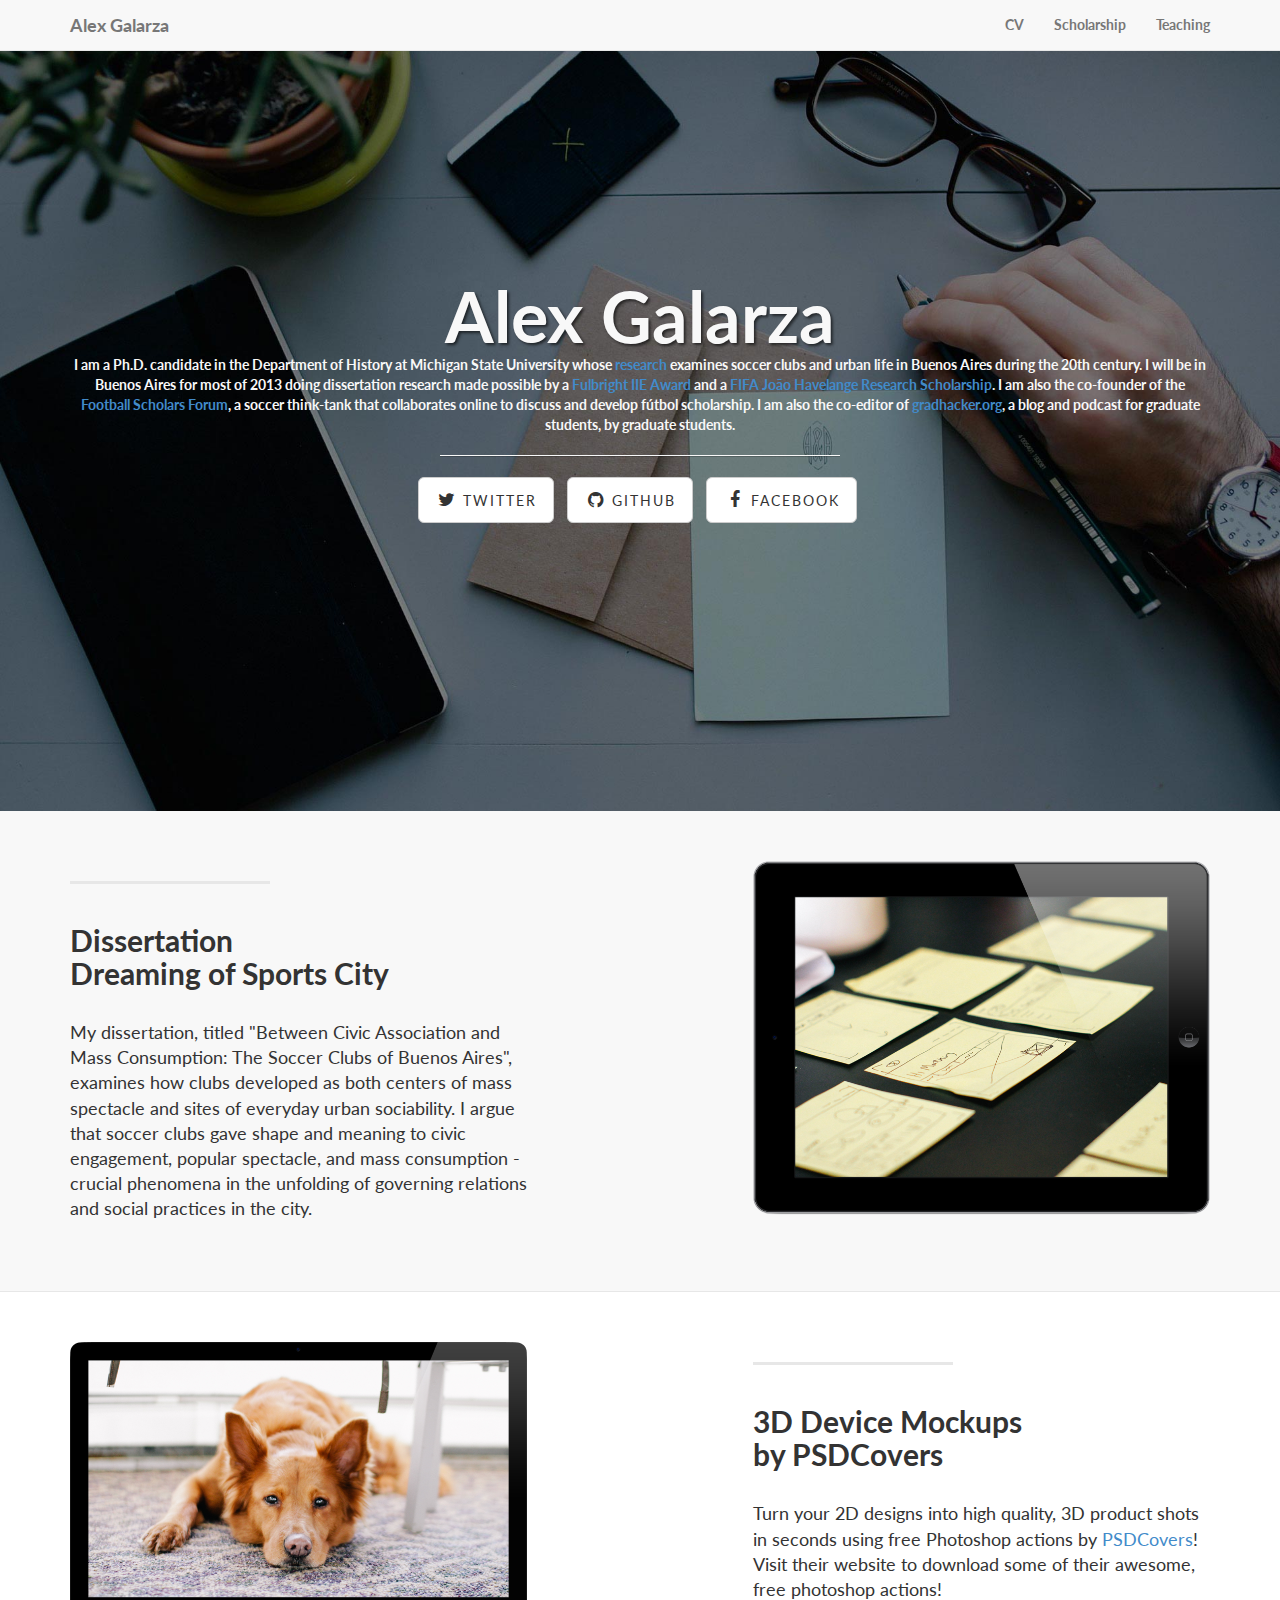
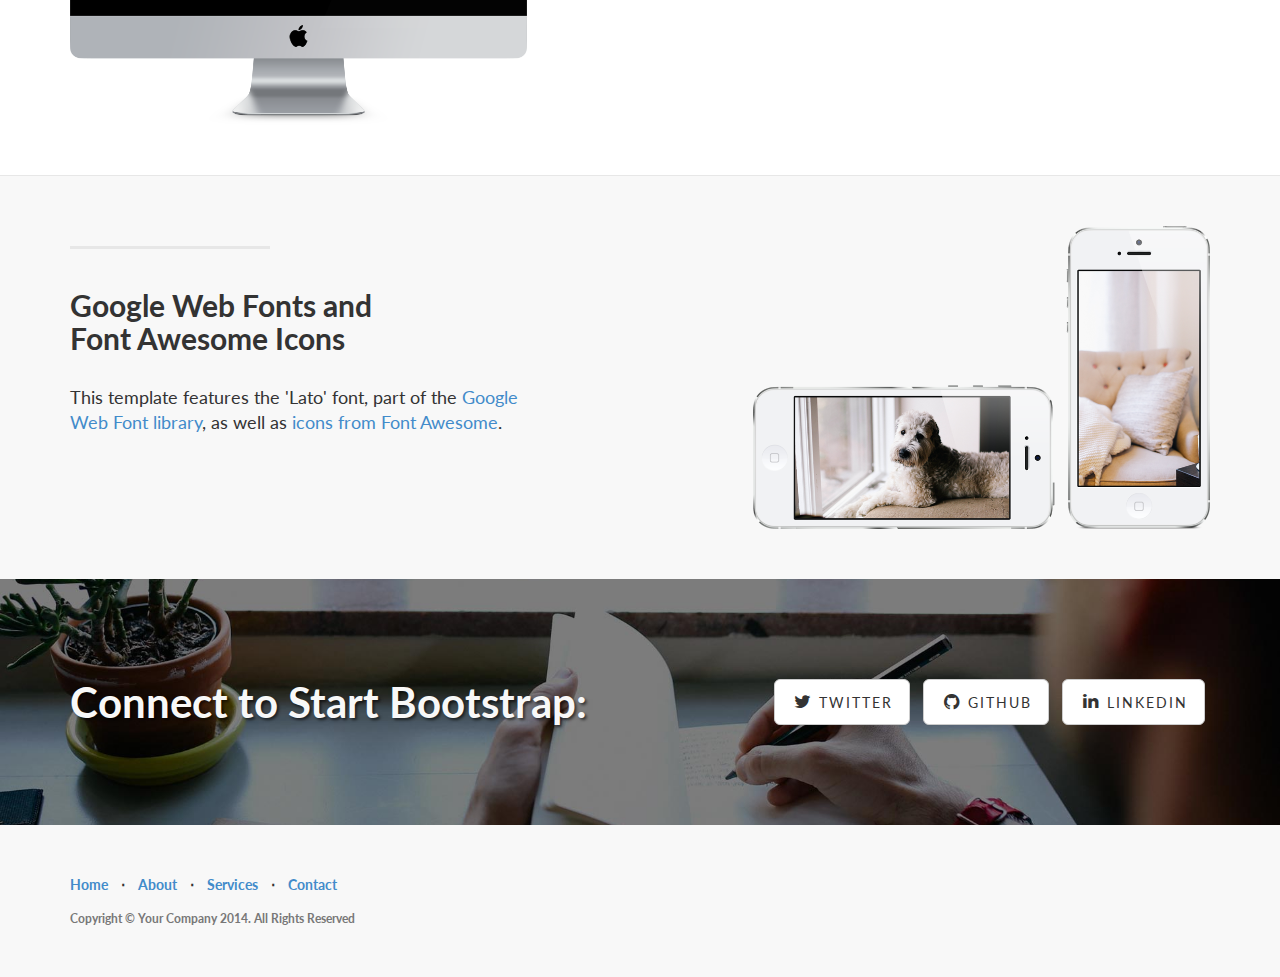
==== index.html @ 5e733c32 "Light edits on index" ====
<!DOCTYPE html>
<html lang="en">

<head>

    <meta charset="utf-8">
    <meta http-equiv="X-UA-Compatible" content="IE=edge">
    <meta name="viewport" content="width=device-width, initial-scale=1">
    <meta name="description" content="">
    <meta name="author" content="">

    <title>Alex Galarza</title>

    <!-- Bootstrap Core CSS -->
    <link href="css/bootstrap.min.css" rel="stylesheet">

    <!-- Custom CSS -->
    <link href="css/landing-page.css" rel="stylesheet">

    <!-- Custom Fonts -->
    <link href="font-awesome-4.1.0/css/font-awesome.min.css" rel="stylesheet" type="text/css">
    <link href="http://fonts.googleapis.com/css?family=Lato:300,400,700,300italic,400italic,700italic" rel="stylesheet" type="text/css">

    <!-- HTML5 Shim and Respond.js IE8 support of HTML5 elements and media queries -->
    <!-- WARNING: Respond.js doesn't work if you view the page via file:// -->
    <!--[if lt IE 9]>
        <script src="https://oss.maxcdn.com/libs/html5shiv/3.7.0/html5shiv.js"></script>
        <script src="https://oss.maxcdn.com/libs/respond.js/1.4.2/respond.min.js"></script>
    <![endif]-->

</head>

<body>

    <!-- Navigation -->
    <nav class="navbar navbar-default navbar-fixed-top" role="navigation">
        <div class="container">
            <!-- Brand and toggle get grouped for better mobile display -->
            <div class="navbar-header">
                <button type="button" class="navbar-toggle" data-toggle="collapse" data-target="#bs-example-navbar-collapse-1">
                    <span class="sr-only">Toggle navigation</span>
                    <span class="icon-bar"></span>
                    <span class="icon-bar"></span>
                    <span class="icon-bar"></span>
                </button>
                <a class="navbar-brand" href="#">Alex Galarza</a>
            </div>
            <!-- Collect the nav links, forms, and other content for toggling -->
            <div class="collapse navbar-collapse" id="bs-example-navbar-collapse-1">
                <ul class="nav navbar-nav navbar-right">
                    <li>
                        <a href="#">CV</a>
                    </li>
                    <li>
                        <a href="#">Scholarship</a>
                    </li>
                    <li>
                        <a href="#">Teaching</a>
                    </li>
                </ul>
            </div>
            <!-- /.navbar-collapse -->
        </div>
        <!-- /.container -->
    </nav>

    <!-- Header -->
    <div class="intro-header">

        <div class="container">

            <div class="row">
                <div class="col-lg-12">
                    <div class="intro-message">
                        <h1>Alex Galarza</h1>
                        <p>I am a Ph.D. candidate in the Department of History at Michigan State University whose <a href="/projects.html">research</a> examines soccer clubs and urban life in Buenos Aires during the 20th century. I will be in Buenos Aires for most of 2013 doing dissertation research made possible by a <a target="_blank" href="http://www.iie.org/fulbright/">Fulbright IIE Award</a> and a <a href="http://www.fifa.com/aboutfifa/footballdevelopment/education/cies/havelangescholarship.html">FIFA João Havelange Research Scholarship</a>. I am also the co-founder of the <a target="_blank" href="http://scholars.footy-forum.net"> Football Scholars Forum</a>, a soccer think-tank that collaborates online to discuss and develop fútbol scholarship. I am also the co-editor of <a target="_blank" href="http://gradhacker.org"> gradhacker.org</a>, a blog and podcast for graduate students, by graduate students.</p>
                        <hr class="intro-divider">
                        <ul class="list-inline intro-social-buttons">
                            <li>
                                <a href="https://twitter.com/galarzaalex" class="btn btn-default btn-lg"><i class="fa fa-twitter fa-fw"></i> <span class="network-name">Twitter</span></a>
                            </li>
                            <li>
                                <a href="https://github.com/galarzaalex" class="btn btn-default btn-lg"><i class="fa fa-github fa-fw"></i> <span class="network-name">Github</span></a>
                            </li>
                            <li>
                                <a href="http://facebook.com/alex.galarza" class="btn btn-default btn-lg"><i class="fa fa-facebook fa-fw"></i> <span class="network-name">Facebook</span></a>
                            </li>
                        </ul>
                    </div>
                </div>
            </div>

        </div>
        <!-- /.container -->

    </div>
    <!-- /.intro-header -->

    <!-- Page Content -->

    <div class="content-section-a">

        <div class="container">

            <div class="row">
                <div class="col-lg-5 col-sm-6">
                    <hr class="section-heading-spacer">
                    <div class="clearfix"></div>
                    <h2 class="section-heading">Dissertation<br>Dreaming of Sports City</h2>
                    <p class="lead">My dissertation, titled "Between Civic Association and Mass Consumption: The Soccer Clubs of Buenos Aires", examines how clubs developed as both centers of mass spectacle and sites of everyday urban sociability. I argue that soccer clubs gave shape and meaning to civic engagement, popular spectacle, and mass consumption - crucial phenomena in the unfolding of governing relations and social practices in the city.</p>
                </div>
                <div class="col-lg-5 col-lg-offset-2 col-sm-6">
                    <img class="img-responsive" src="img/ipad.png" alt="">
                </div>
            </div>

        </div>
        <!-- /.container -->

    </div>
    <!-- /.content-section-a -->

    <div class="content-section-b">

        <div class="container">

            <div class="row">
                <div class="col-lg-5 col-lg-offset-1 col-sm-push-6  col-sm-6">
                    <hr class="section-heading-spacer">
                    <div class="clearfix"></div>
                    <h2 class="section-heading">3D Device Mockups<br>by PSDCovers</h2>
                    <p class="lead">Turn your 2D designs into high quality, 3D product shots in seconds using free Photoshop actions by <a target="_blank" href="http://www.psdcovers.com/">PSDCovers</a>! Visit their website to download some of their awesome, free photoshop actions!</p>
                </div>
                <div class="col-lg-5 col-sm-pull-6  col-sm-6">
                    <img class="img-responsive" src="img/dog.png" alt="">
                </div>
            </div>

        </div>
        <!-- /.container -->

    </div>
    <!-- /.content-section-b -->

    <div class="content-section-a">

        <div class="container">

            <div class="row">
                <div class="col-lg-5 col-sm-6">
                    <hr class="section-heading-spacer">
                    <div class="clearfix"></div>
                    <h2 class="section-heading">Google Web Fonts and<br>Font Awesome Icons</h2>
                    <p class="lead">This template features the 'Lato' font, part of the <a target="_blank" href="http://www.google.com/fonts">Google Web Font library</a>, as well as <a target="_blank" href="http://fontawesome.io">icons from Font Awesome</a>.</p>
                </div>
                <div class="col-lg-5 col-lg-offset-2 col-sm-6">
                    <img class="img-responsive" src="img/phones.png" alt="">
                </div>
            </div>

        </div>
        <!-- /.container -->

    </div>
    <!-- /.content-section-a -->

    <div class="banner">

        <div class="container">

            <div class="row">
                <div class="col-lg-6">
                    <h2>Connect to Start Bootstrap:</h2>
                </div>
                <div class="col-lg-6">
                    <ul class="list-inline banner-social-buttons">
                        <li>
                            <a href="https://twitter.com/SBootstrap" class="btn btn-default btn-lg"><i class="fa fa-twitter fa-fw"></i> <span class="network-name">Twitter</span></a>
                        </li>
                        <li>
                            <a href="https://github.com/IronSummitMedia/startbootstrap" class="btn btn-default btn-lg"><i class="fa fa-github fa-fw"></i> <span class="network-name">Github</span></a>
                        </li>
                        <li>
                            <a href="#" class="btn btn-default btn-lg"><i class="fa fa-linkedin fa-fw"></i> <span class="network-name">Linkedin</span></a>
                        </li>
                    </ul>
                </div>
            </div>

        </div>
        <!-- /.container -->

    </div>
    <!-- /.banner -->

    <!-- Footer -->
    <footer>
        <div class="container">
            <div class="row">
                <div class="col-lg-12">
                    <ul class="list-inline">
                        <li>
                            <a href="#home">Home</a>
                        </li>
                        <li class="footer-menu-divider">&sdot;</li>
                        <li>
                            <a href="#about">About</a>
                        </li>
                        <li class="footer-menu-divider">&sdot;</li>
                        <li>
                            <a href="#services">Services</a>
                        </li>
                        <li class="footer-menu-divider">&sdot;</li>
                        <li>
                            <a href="#contact">Contact</a>
                        </li>
                    </ul>
                    <p class="copyright text-muted small">Copyright &copy; Your Company 2014. All Rights Reserved</p>
                </div>
            </div>
        </div>
    </footer>

    <!-- jQuery Version 1.11.0 -->
    <script src="js/jquery-1.11.0.js"></script>

    <!-- Bootstrap Core JavaScript -->
    <script src="js/bootstrap.min.js"></script>

</body>

</html>
---- css/landing-page.css ----
/*!
 * Start Bootstrap - Landing Page Bootstrap Theme (http://startbootstrap.com)
 * Code licensed under the Apache License v2.0.
 * For details, see http://www.apache.org/licenses/LICENSE-2.0.
 */

body,
html {
    width: 100%;
    height: 100%;
}

body,
h1,
h2,
h3,
h4,
h5,
h6 {
    font-family: "Lato","Helvetica Neue",Helvetica,Arial,sans-serif;
    font-weight: 700;
}

.lead {
    font-size: 18px;
    font-weight: 400;
}

.intro-header {
    padding-top: 50px; /* If you're making other pages, make sure there is 50px of padding to make sure the navbar doesn't overlap content! */
    padding-bottom: 50px;
    text-align: center;
    color: #f8f8f8;
    background: url(../img/intro-bg.jpg) no-repeat center center;
    background-size: cover;
}

.intro-message {
    position: relative;
    padding-top: 20%;
    padding-bottom: 20%;
}

.intro-message > h1 {
    margin: 0;
    text-shadow: 2px 2px 3px rgba(0,0,0,0.6);
    font-size: 5em;
}

.intro-divider {
    width: 400px;
    border-top: 1px solid #f8f8f8;
    border-bottom: 1px solid rgba(0,0,0,0.2);
}

.intro-message > h3 {
    text-shadow: 2px 2px 3px rgba(0,0,0,0.6);
}

@media(max-width:767px) {
    .intro-message {
        padding-bottom: 15%;
    }

    .intro-message > h1 {
        font-size: 3em;
    }

    ul.intro-social-buttons > li {
        display: block;
        margin-bottom: 20px;
        padding: 0;
    }

    ul.intro-social-buttons > li:last-child {
        margin-bottom: 0;
    }

    .intro-divider {
        width: 100%;
    }
}

.network-name {
    text-transform: uppercase;
    font-size: 14px;
    font-weight: 400;
    letter-spacing: 2px;
}

.content-section-a {
    padding: 50px 0;
    background-color: #f8f8f8;
}

.content-section-b {
    padding: 50px 0;
    border-top: 1px solid #e7e7e7;
    border-bottom: 1px solid #e7e7e7;
}

.section-heading {
    margin-bottom: 30px;
}

.section-heading-spacer {
    float: left;
    width: 200px;
    border-top: 3px solid #e7e7e7;
}

.banner {
    padding: 100px 0;
    color: #f8f8f8;
    background: url(../img/banner-bg.jpg) no-repeat center center;
    background-size: cover;
}

.banner h2 {
    margin: 0;
    text-shadow: 2px 2px 3px rgba(0,0,0,0.6);
    font-size: 3em;
}

.banner ul {
    margin-bottom: 0;
}

.banner-social-buttons {
    float: right;
    margin-top: 0;
}

@media(max-width:1199px) {
    ul.banner-social-buttons {
        float: left;
        margin-top: 15px;
    }
}

@media(max-width:767px) {
    .banner h2 {
        margin: 0;
        text-shadow: 2px 2px 3px rgba(0,0,0,0.6);
        font-size: 3em;
    }

    ul.banner-social-buttons > li {
        display: block;
        margin-bottom: 20px;
        padding: 0;
    }

    ul.banner-social-buttons > li:last-child {
        margin-bottom: 0;
    }
}

footer {
    padding: 50px 0;
    background-color: #f8f8f8;
}

p.copyright {
    margin: 15px 0 0;
}
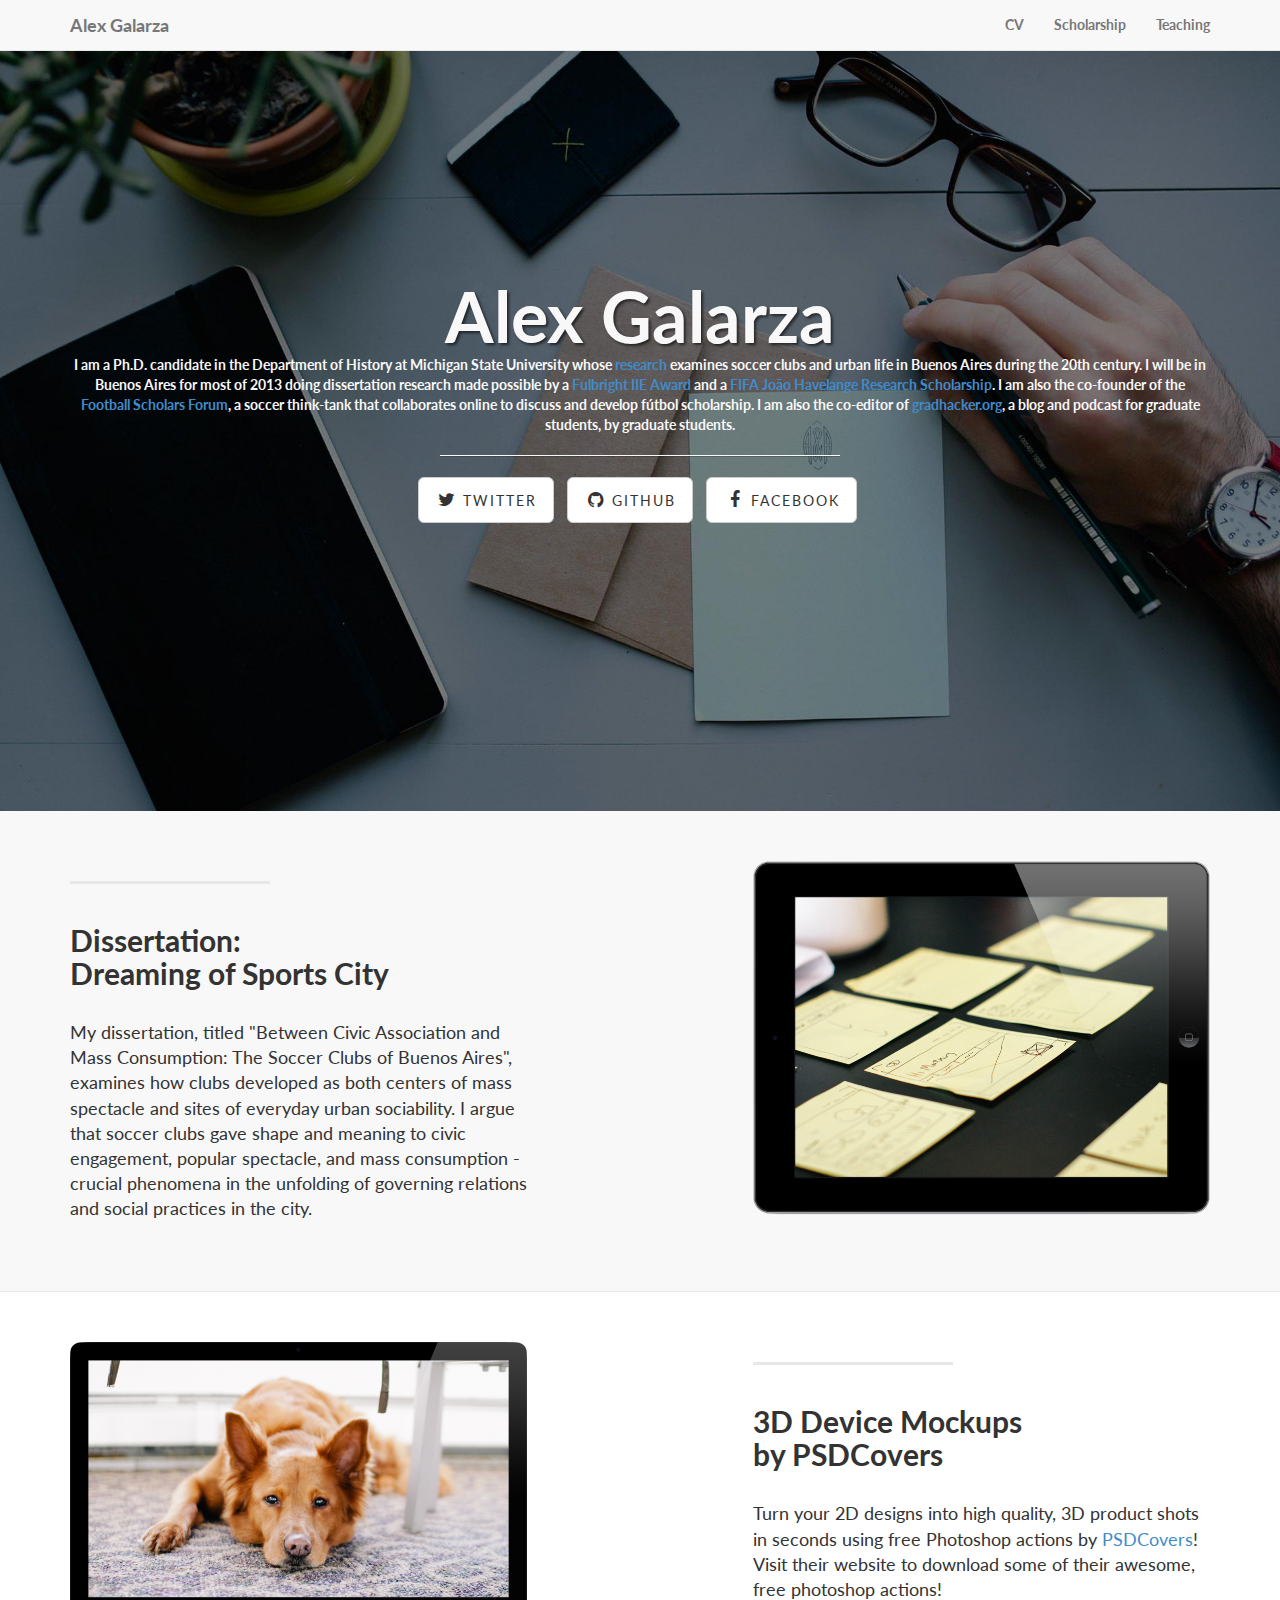
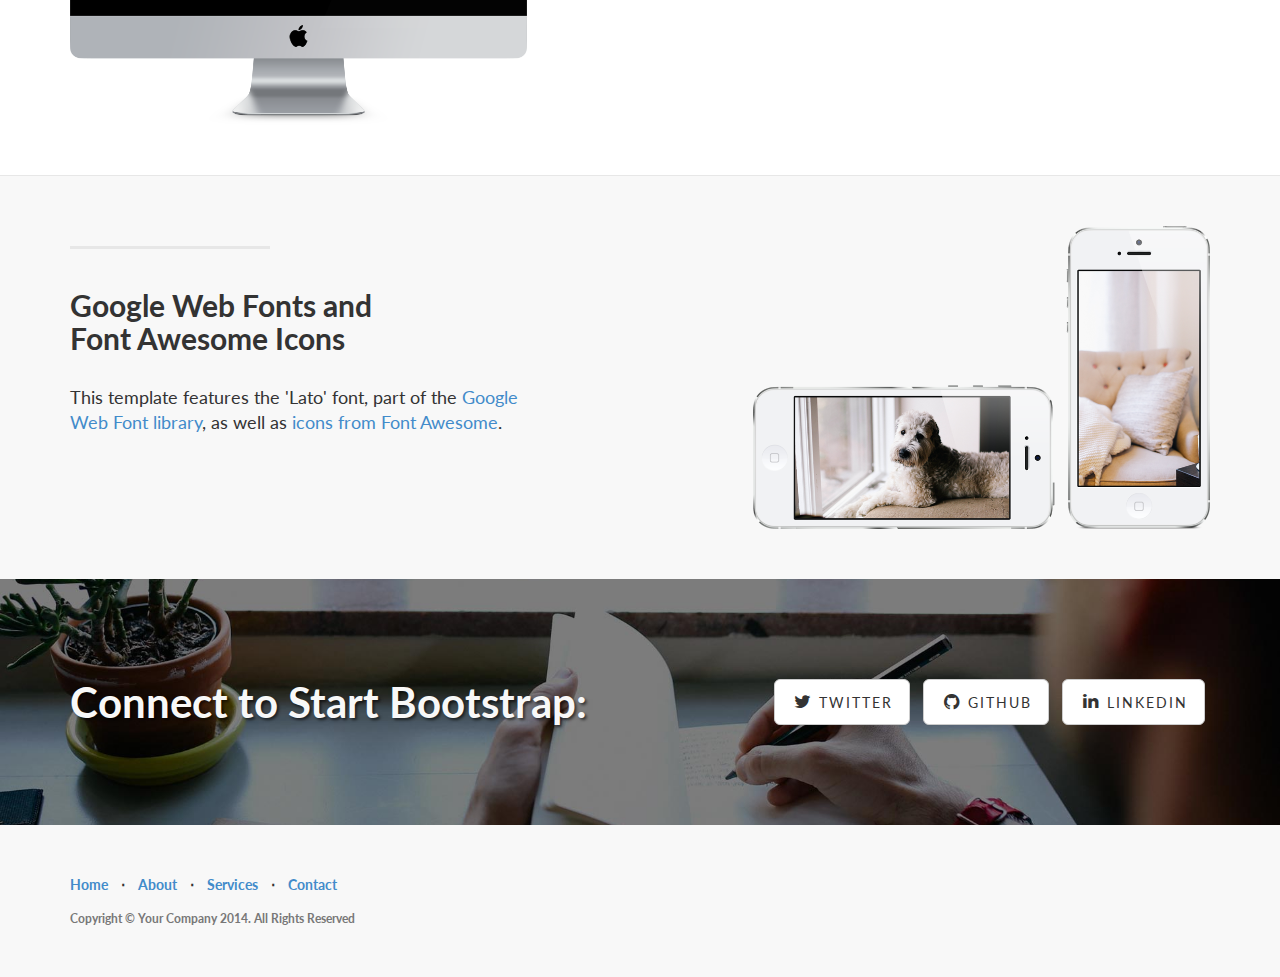
==== commit 6b8d7f5e: "Update index.html" ====
--- a/index.html
+++ b/index.html
@@ -106,7 +106,7 @@
                 <div class="col-lg-5 col-sm-6">
                     <hr class="section-heading-spacer">
                     <div class="clearfix"></div>
-                    <h2 class="section-heading">Dissertation<br>Dreaming of Sports City</h2>
+                    <h2 class="section-heading">Dissertation:<br>Dreaming of Sports City</h2>
                     <p class="lead">My dissertation, titled "Between Civic Association and Mass Consumption: The Soccer Clubs of Buenos Aires", examines how clubs developed as both centers of mass spectacle and sites of everyday urban sociability. I argue that soccer clubs gave shape and meaning to civic engagement, popular spectacle, and mass consumption - crucial phenomena in the unfolding of governing relations and social practices in the city.</p>
                 </div>
                 <div class="col-lg-5 col-lg-offset-2 col-sm-6">
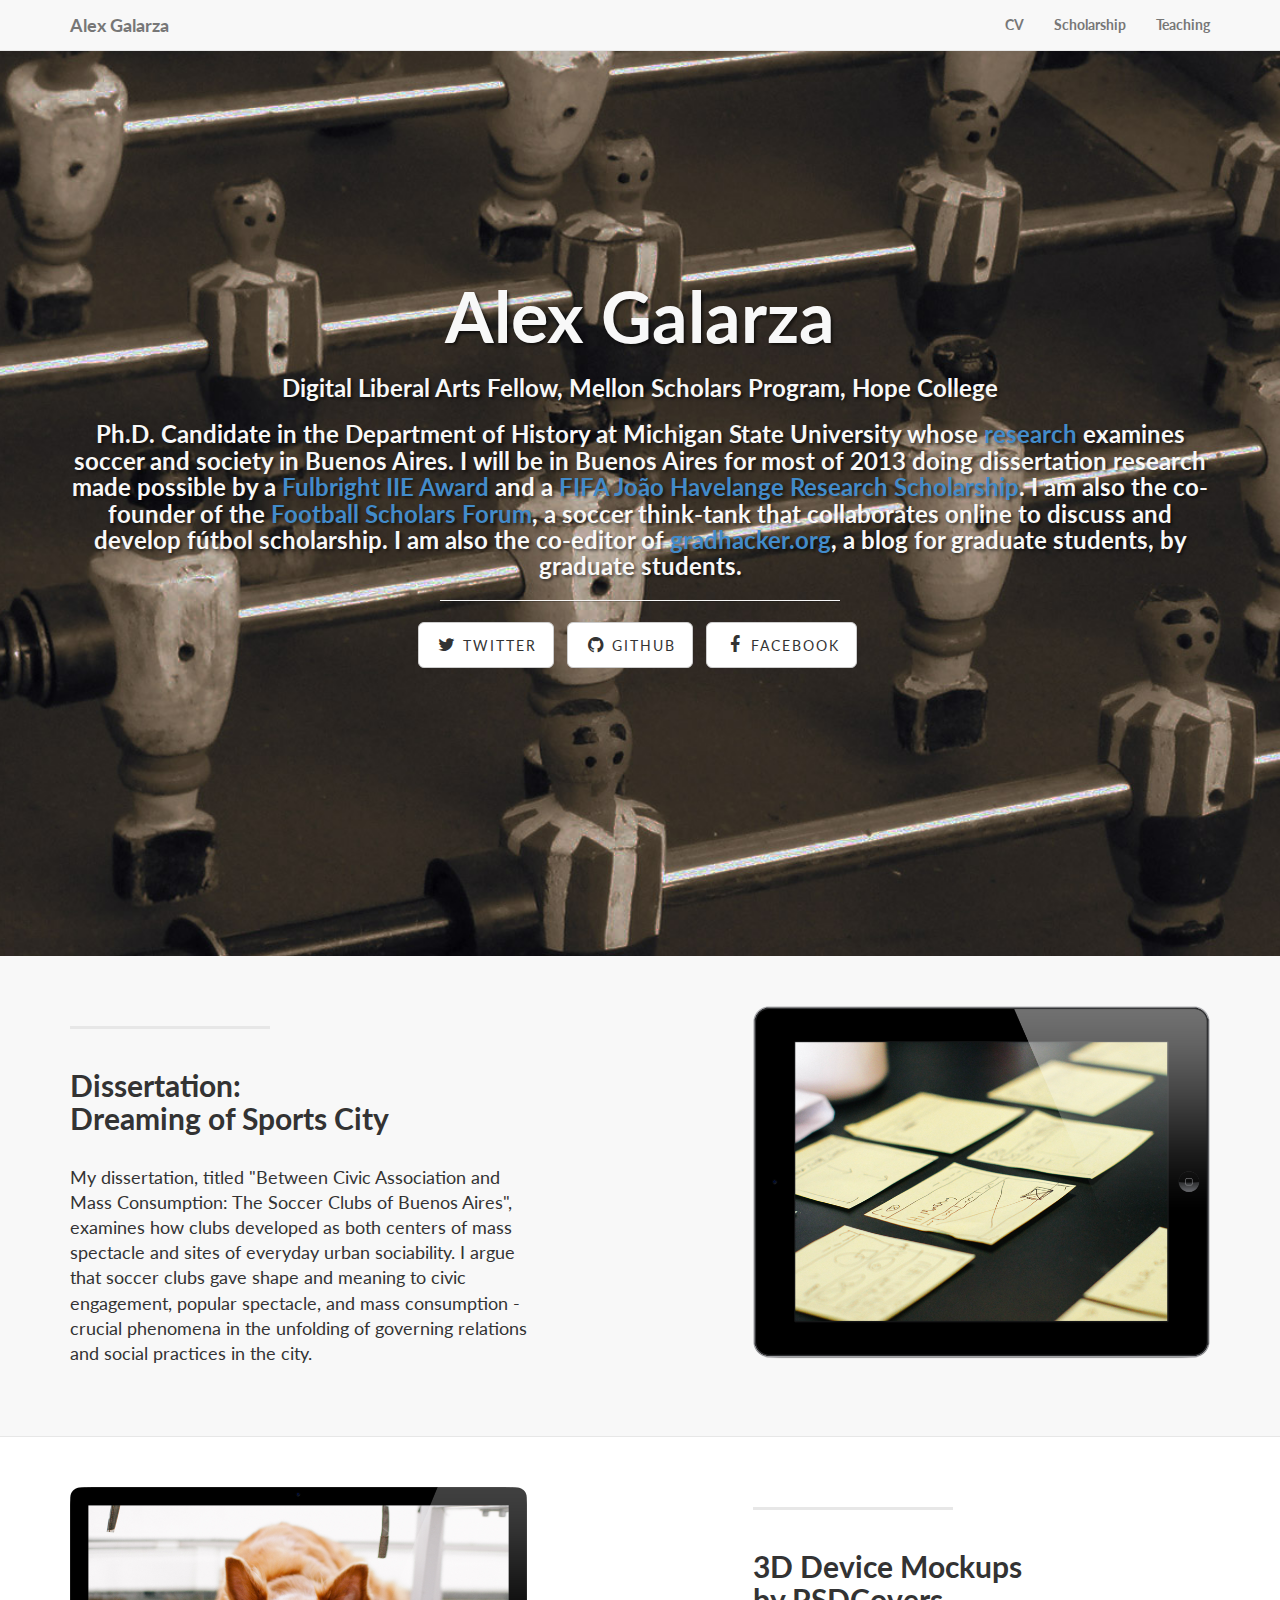
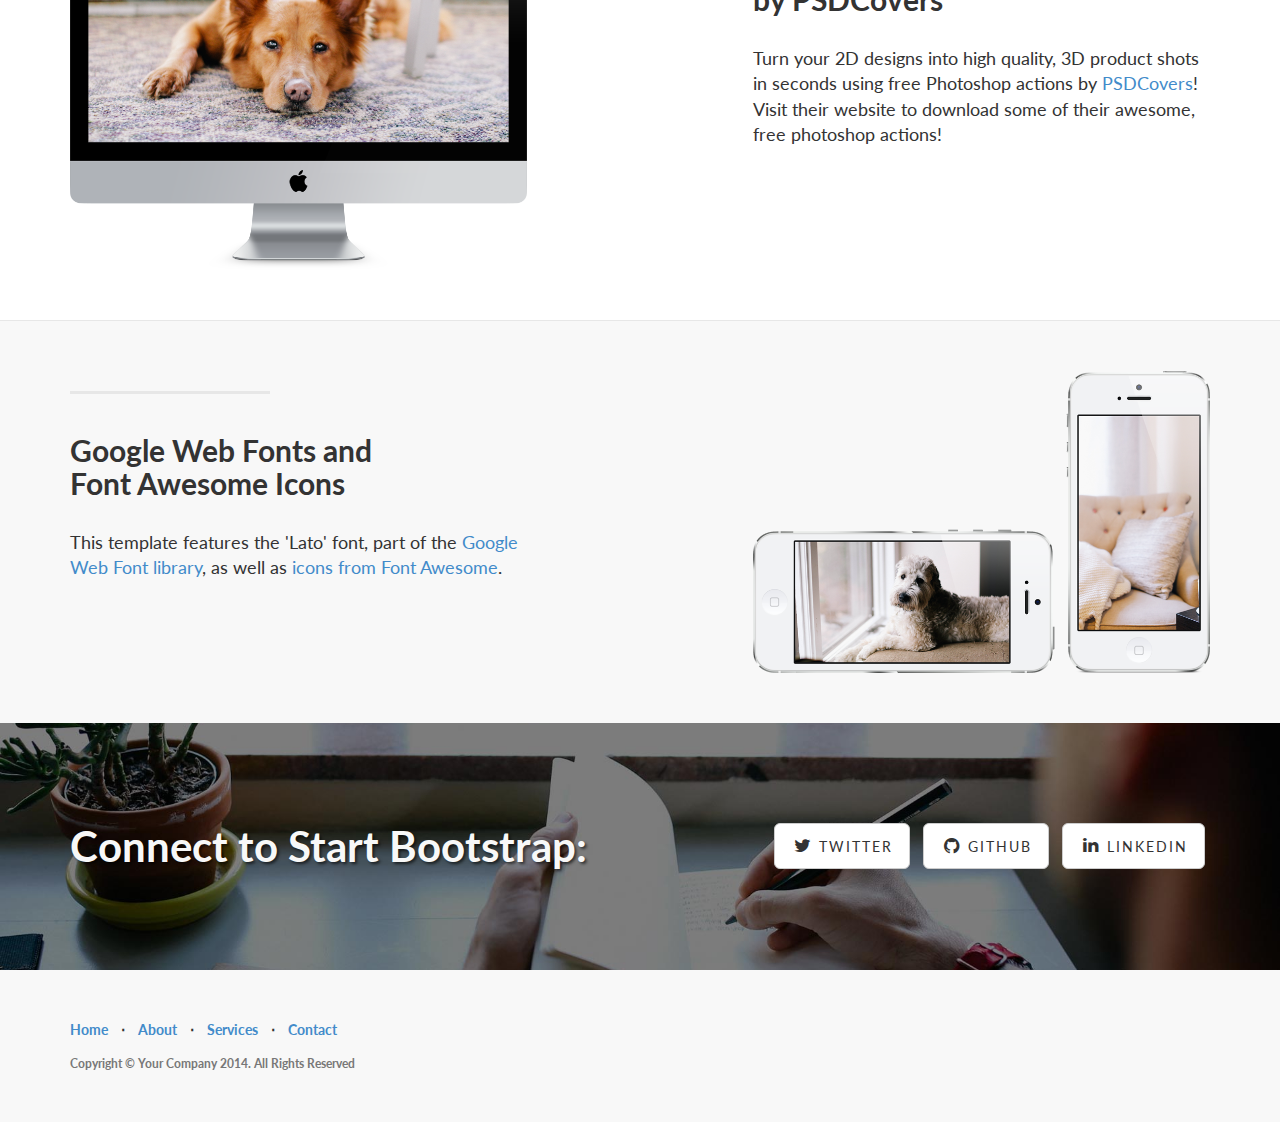
==== commit 1f46589f: "z" ====
--- a/index.html
+++ b/index.html
@@ -73,7 +73,8 @@
                 <div class="col-lg-12">
                     <div class="intro-message">
                         <h1>Alex Galarza</h1>
-                        <p>I am a Ph.D. candidate in the Department of History at Michigan State University whose <a href="/projects.html">research</a> examines soccer clubs and urban life in Buenos Aires during the 20th century. I will be in Buenos Aires for most of 2013 doing dissertation research made possible by a <a target="_blank" href="http://www.iie.org/fulbright/">Fulbright IIE Award</a> and a <a href="http://www.fifa.com/aboutfifa/footballdevelopment/education/cies/havelangescholarship.html">FIFA João Havelange Research Scholarship</a>. I am also the co-founder of the <a target="_blank" href="http://scholars.footy-forum.net"> Football Scholars Forum</a>, a soccer think-tank that collaborates online to discuss and develop fútbol scholarship. I am also the co-editor of <a target="_blank" href="http://gradhacker.org"> gradhacker.org</a>, a blog and podcast for graduate students, by graduate students.</p>
+                        <h3>Digital Liberal Arts Fellow, Mellon Scholars Program, Hope College</h3>
+                        <h3>Ph.D. Candidate in the Department of History at Michigan State University whose <a href="/projects.html">research</a> examines soccer and society in Buenos Aires. I will be in Buenos Aires for most of 2013 doing dissertation research made possible by a <a target="_blank" href="http://www.iie.org/fulbright/">Fulbright IIE Award</a> and a <a href="http://www.fifa.com/aboutfifa/footballdevelopment/education/cies/havelangescholarship.html">FIFA João Havelange Research Scholarship</a>. I am also the co-founder of the <a target="_blank" href="http://scholars.footy-forum.net"> Football Scholars Forum</a>, a soccer think-tank that collaborates online to discuss and develop fútbol scholarship. I am also the co-editor of <a target="_blank" href="http://gradhacker.org"> gradhacker.org</a>, a blog for graduate students, by graduate students.</h3>
                         <hr class="intro-divider">
                         <ul class="list-inline intro-social-buttons">
                             <li>
--- a/css/landing-page.css
+++ b/css/landing-page.css
@@ -31,7 +31,7 @@
     padding-bottom: 50px;
     text-align: center;
     color: #f8f8f8;
-    background: url(../img/intro-bg.jpg) no-repeat center center;
+    background: url(../img/futbolin_bgdark.jpg) no-repeat center center;
     background-size: cover;
 }
 
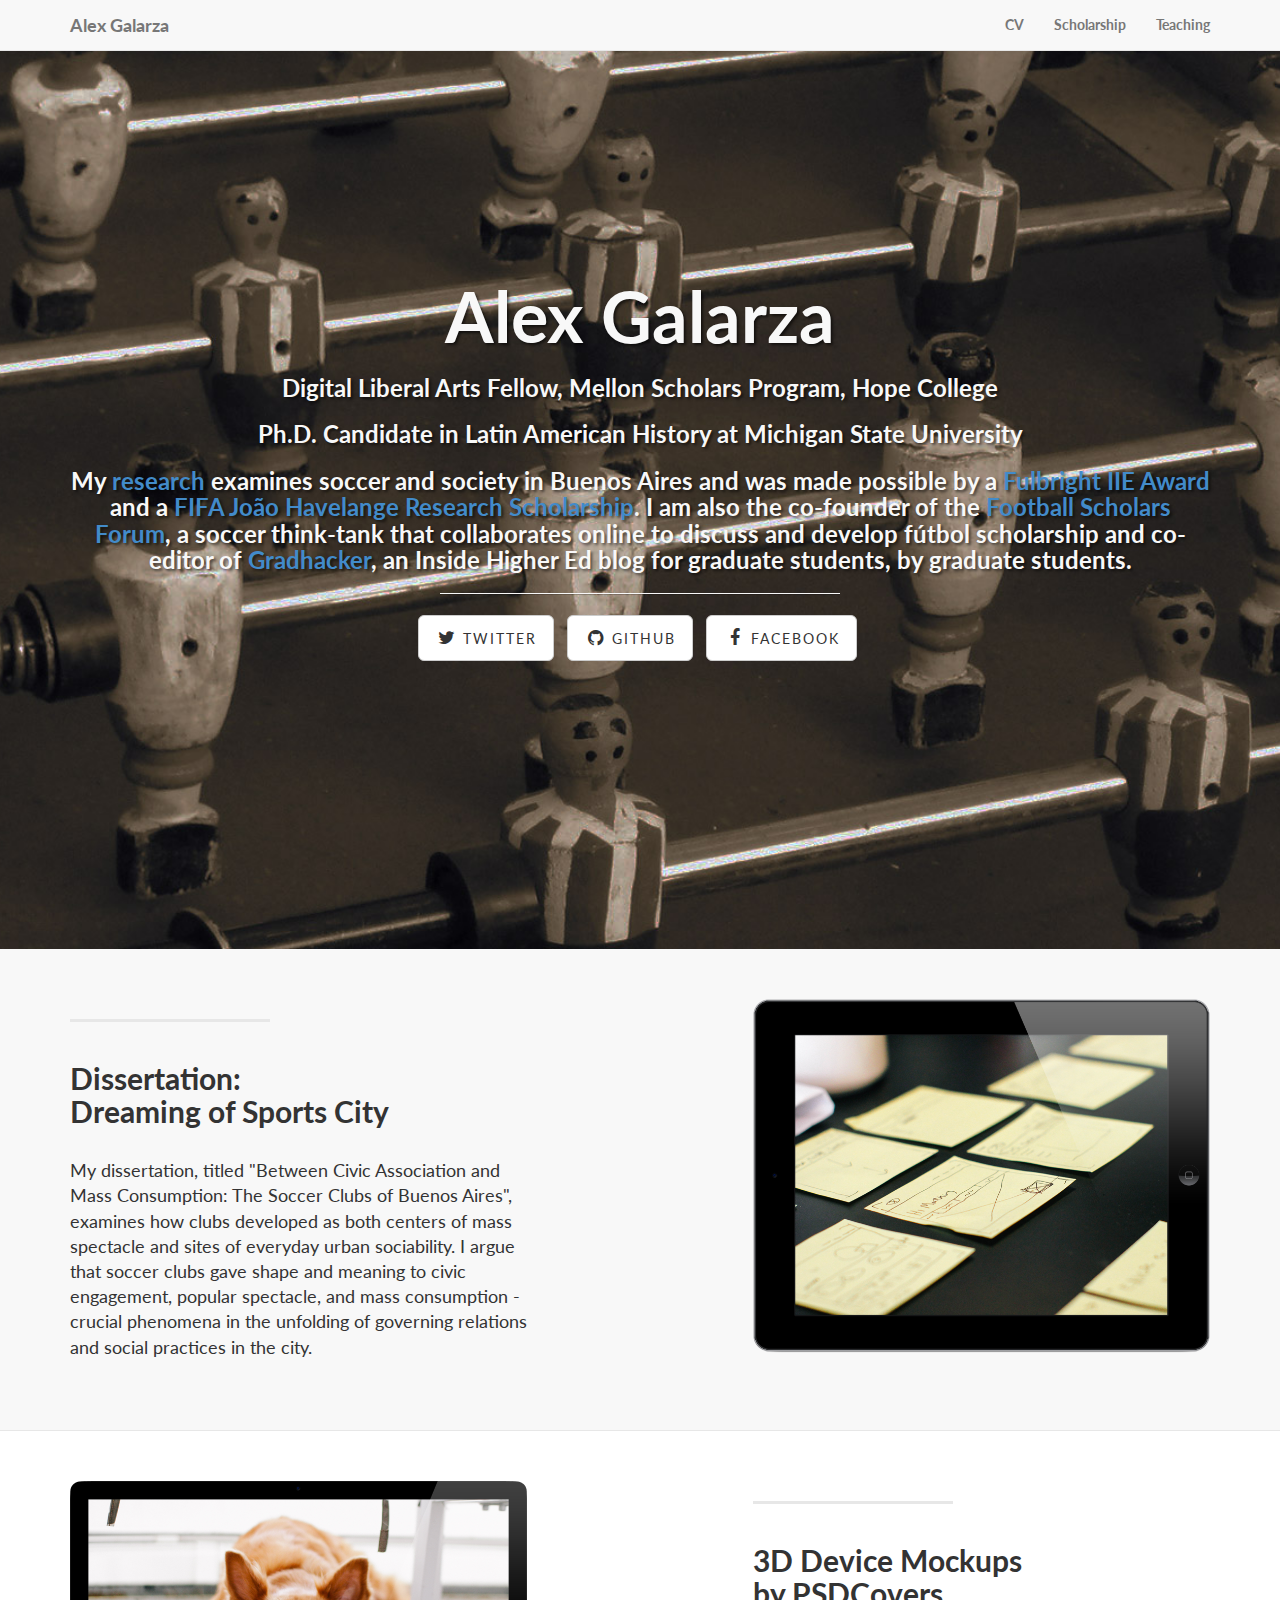
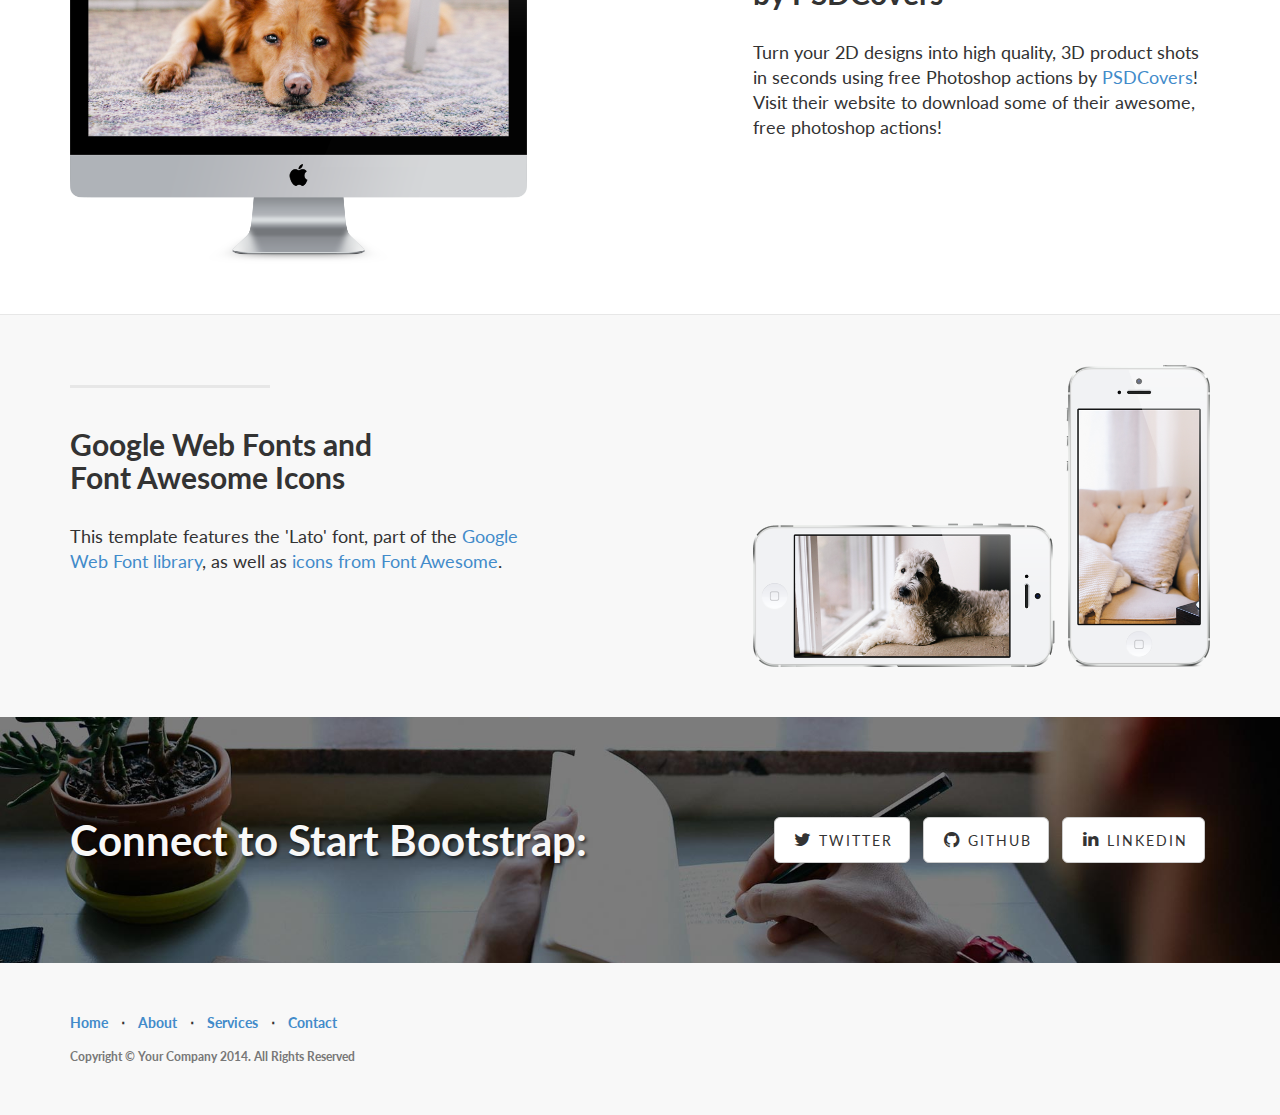
==== commit 4cd77fb9: "a" ====
--- a/index.html
+++ b/index.html
@@ -74,7 +74,8 @@
                     <div class="intro-message">
                         <h1>Alex Galarza</h1>
                         <h3>Digital Liberal Arts Fellow, Mellon Scholars Program, Hope College</h3>
-                        <h3>Ph.D. Candidate in the Department of History at Michigan State University whose <a href="/projects.html">research</a> examines soccer and society in Buenos Aires. I will be in Buenos Aires for most of 2013 doing dissertation research made possible by a <a target="_blank" href="http://www.iie.org/fulbright/">Fulbright IIE Award</a> and a <a href="http://www.fifa.com/aboutfifa/footballdevelopment/education/cies/havelangescholarship.html">FIFA João Havelange Research Scholarship</a>. I am also the co-founder of the <a target="_blank" href="http://scholars.footy-forum.net"> Football Scholars Forum</a>, a soccer think-tank that collaborates online to discuss and develop fútbol scholarship. I am also the co-editor of <a target="_blank" href="http://gradhacker.org"> gradhacker.org</a>, a blog for graduate students, by graduate students.</h3>
+                        <h3>Ph.D. Candidate in Latin American History at Michigan State University</h3>
+                        <h3>My <a href="/projects.html">research</a> examines soccer and society in Buenos Aires and was made possible by a <a target="_blank" href="http://www.iie.org/fulbright/">Fulbright IIE Award</a> and a <a href="http://www.fifa.com/aboutfifa/footballdevelopment/education/cies/havelangescholarship.html">FIFA João Havelange Research Scholarship</a>. I am also the co-founder of the <a target="_blank" href="http://scholars.footy-forum.net"> Football Scholars Forum</a>, a soccer think-tank that collaborates online to discuss and develop fútbol scholarship and co-editor of <a target="_blank" href="http://www.insidehighered.com/blogs/gradhacker/"> Gradhacker</a>, an Inside Higher Ed blog for graduate students, by graduate students.</h3>
                         <hr class="intro-divider">
                         <ul class="list-inline intro-social-buttons">
                             <li>
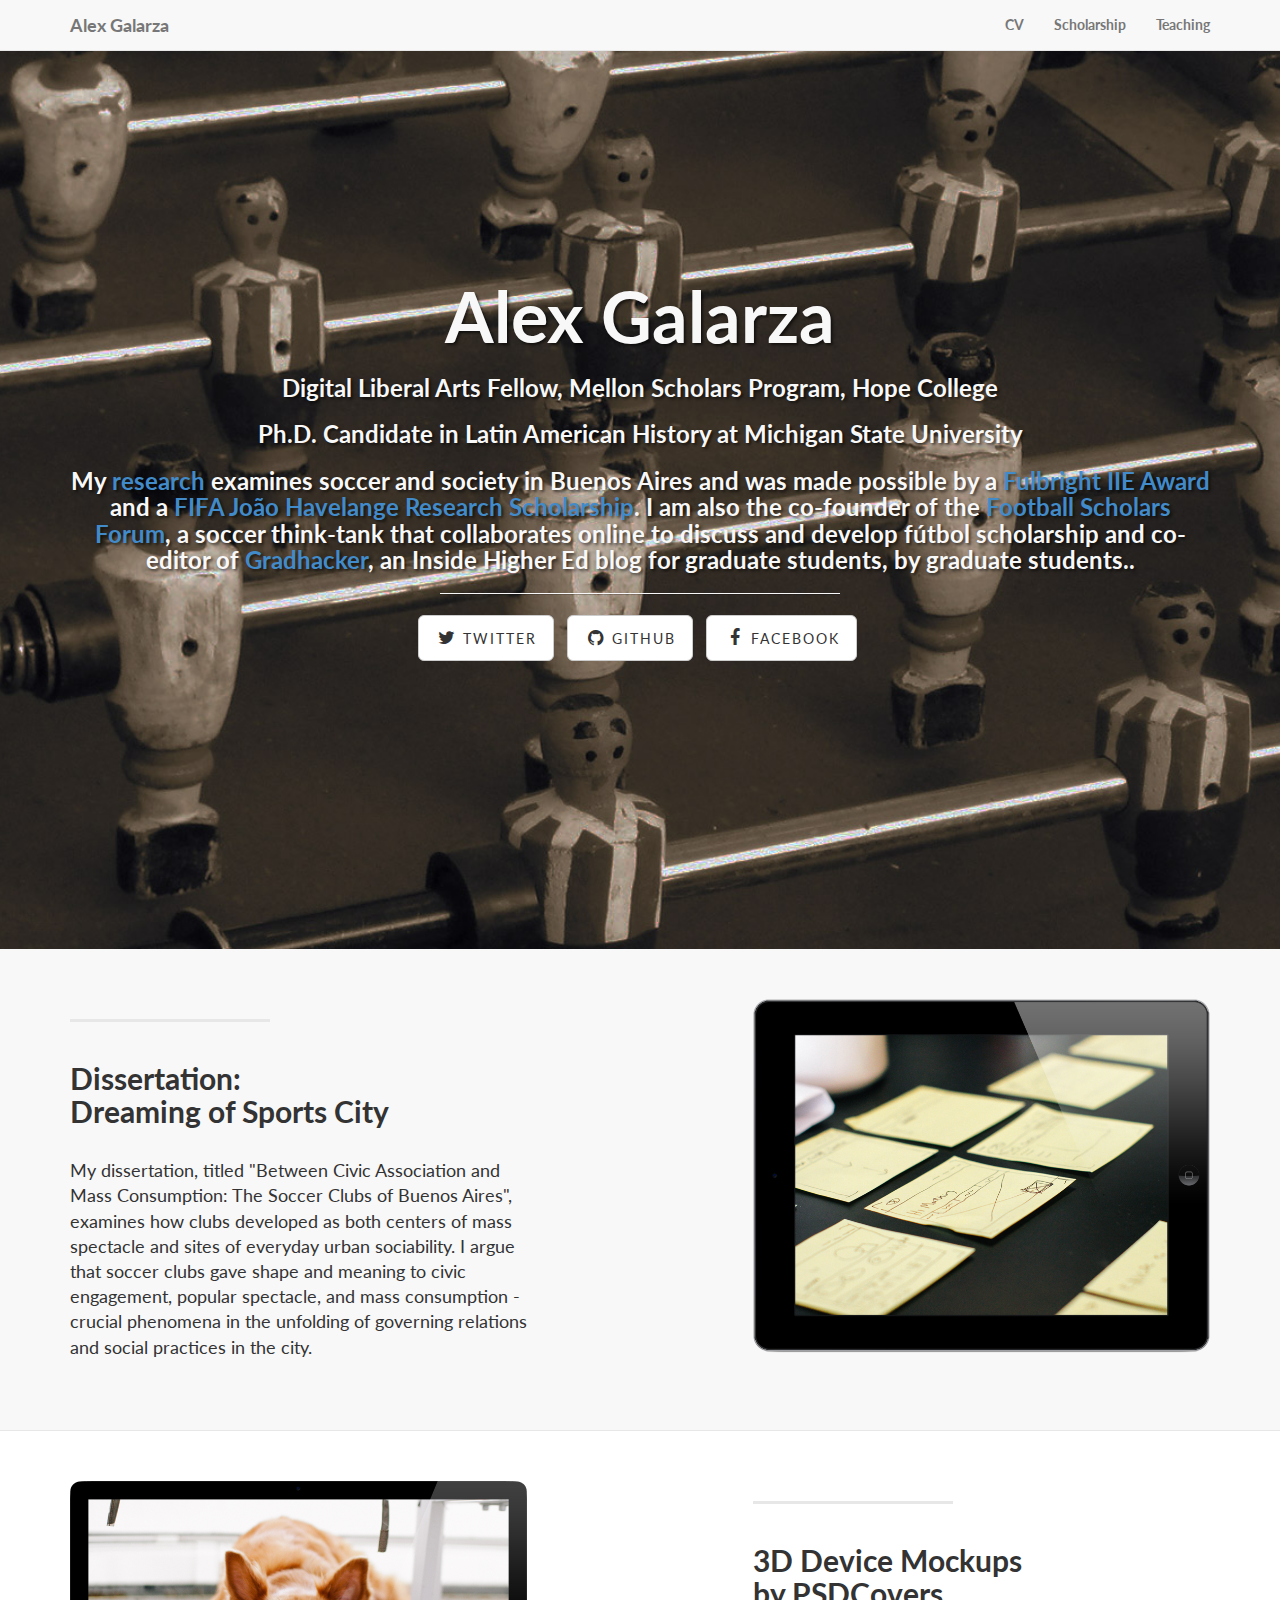
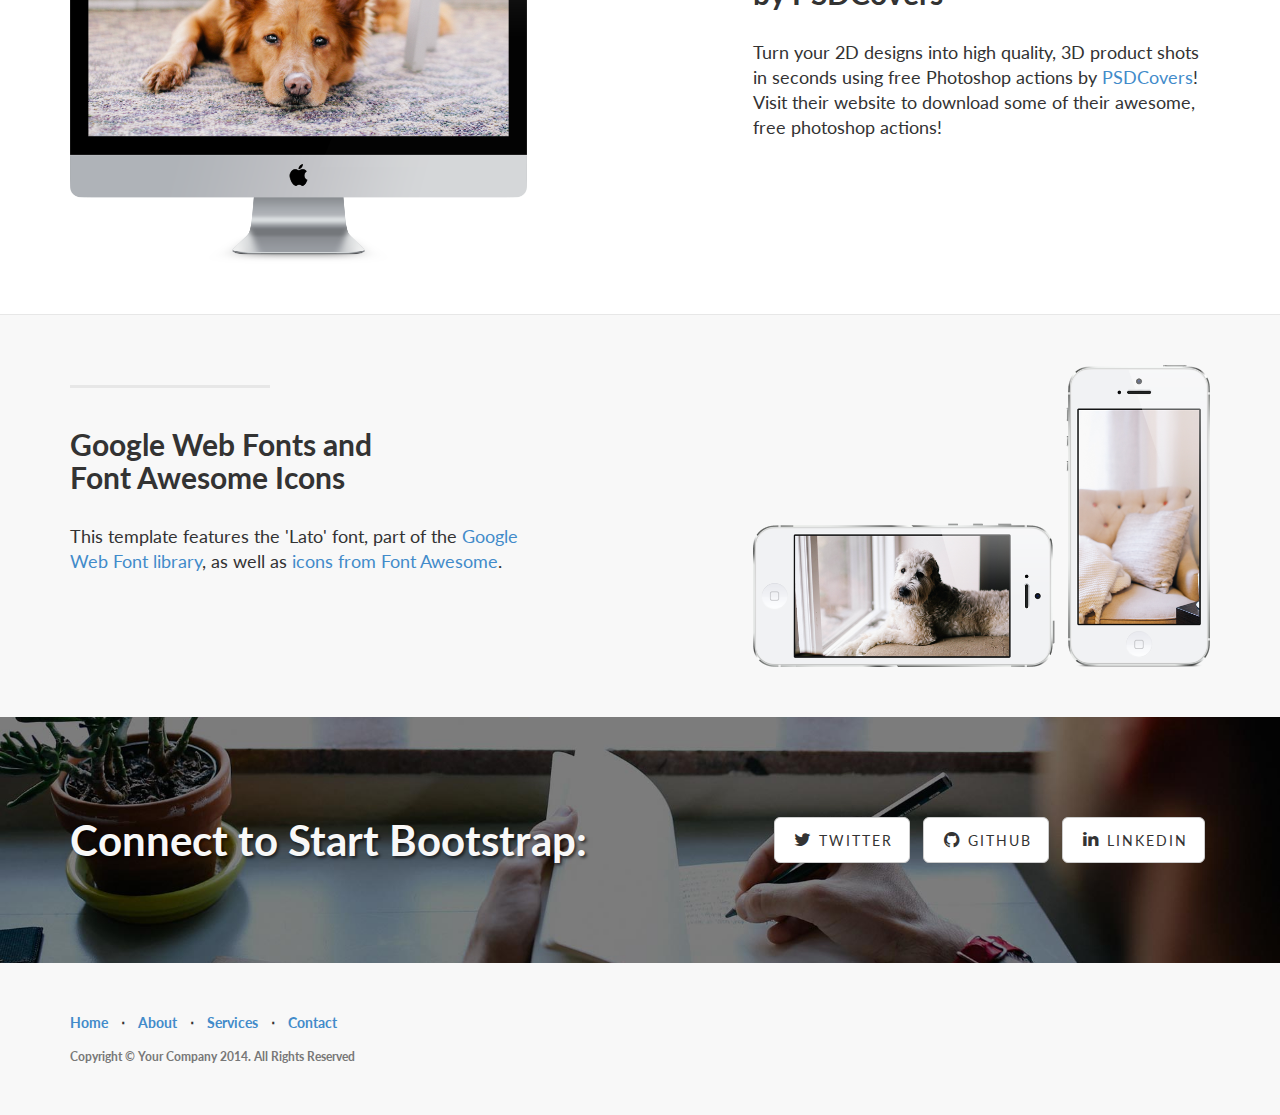
==== commit c2dbc2fd: "a" ====
--- a/index.html
+++ b/index.html
@@ -75,7 +75,7 @@
                         <h1>Alex Galarza</h1>
                         <h3>Digital Liberal Arts Fellow, Mellon Scholars Program, Hope College</h3>
                         <h3>Ph.D. Candidate in Latin American History at Michigan State University</h3>
-                        <h3>My <a href="/projects.html">research</a> examines soccer and society in Buenos Aires and was made possible by a <a target="_blank" href="http://www.iie.org/fulbright/">Fulbright IIE Award</a> and a <a href="http://www.fifa.com/aboutfifa/footballdevelopment/education/cies/havelangescholarship.html">FIFA João Havelange Research Scholarship</a>. I am also the co-founder of the <a target="_blank" href="http://scholars.footy-forum.net"> Football Scholars Forum</a>, a soccer think-tank that collaborates online to discuss and develop fútbol scholarship and co-editor of <a target="_blank" href="http://www.insidehighered.com/blogs/gradhacker/"> Gradhacker</a>, an Inside Higher Ed blog for graduate students, by graduate students.</h3>
+                        <h3>My <a href="/projects.html">research</a> examines soccer and society in Buenos Aires and was made possible by a <a target="_blank" href="http://www.iie.org/fulbright/">Fulbright IIE Award</a> and a <a href="http://www.fifa.com/aboutfifa/footballdevelopment/education/cies/havelangescholarship.html">FIFA João Havelange Research Scholarship</a>. I am also the co-founder of the <a target="_blank" href="http://scholars.footy-forum.net"> Football Scholars Forum</a>, a soccer think-tank that collaborates online to discuss and develop fútbol scholarship and co-editor of <a target="_blank" href="http://www.insidehighered.com/blogs/gradhacker/"> Gradhacker</a>, an Inside Higher Ed blog for graduate students, by graduate students..</h3>
                         <hr class="intro-divider">
                         <ul class="list-inline intro-social-buttons">
                             <li>
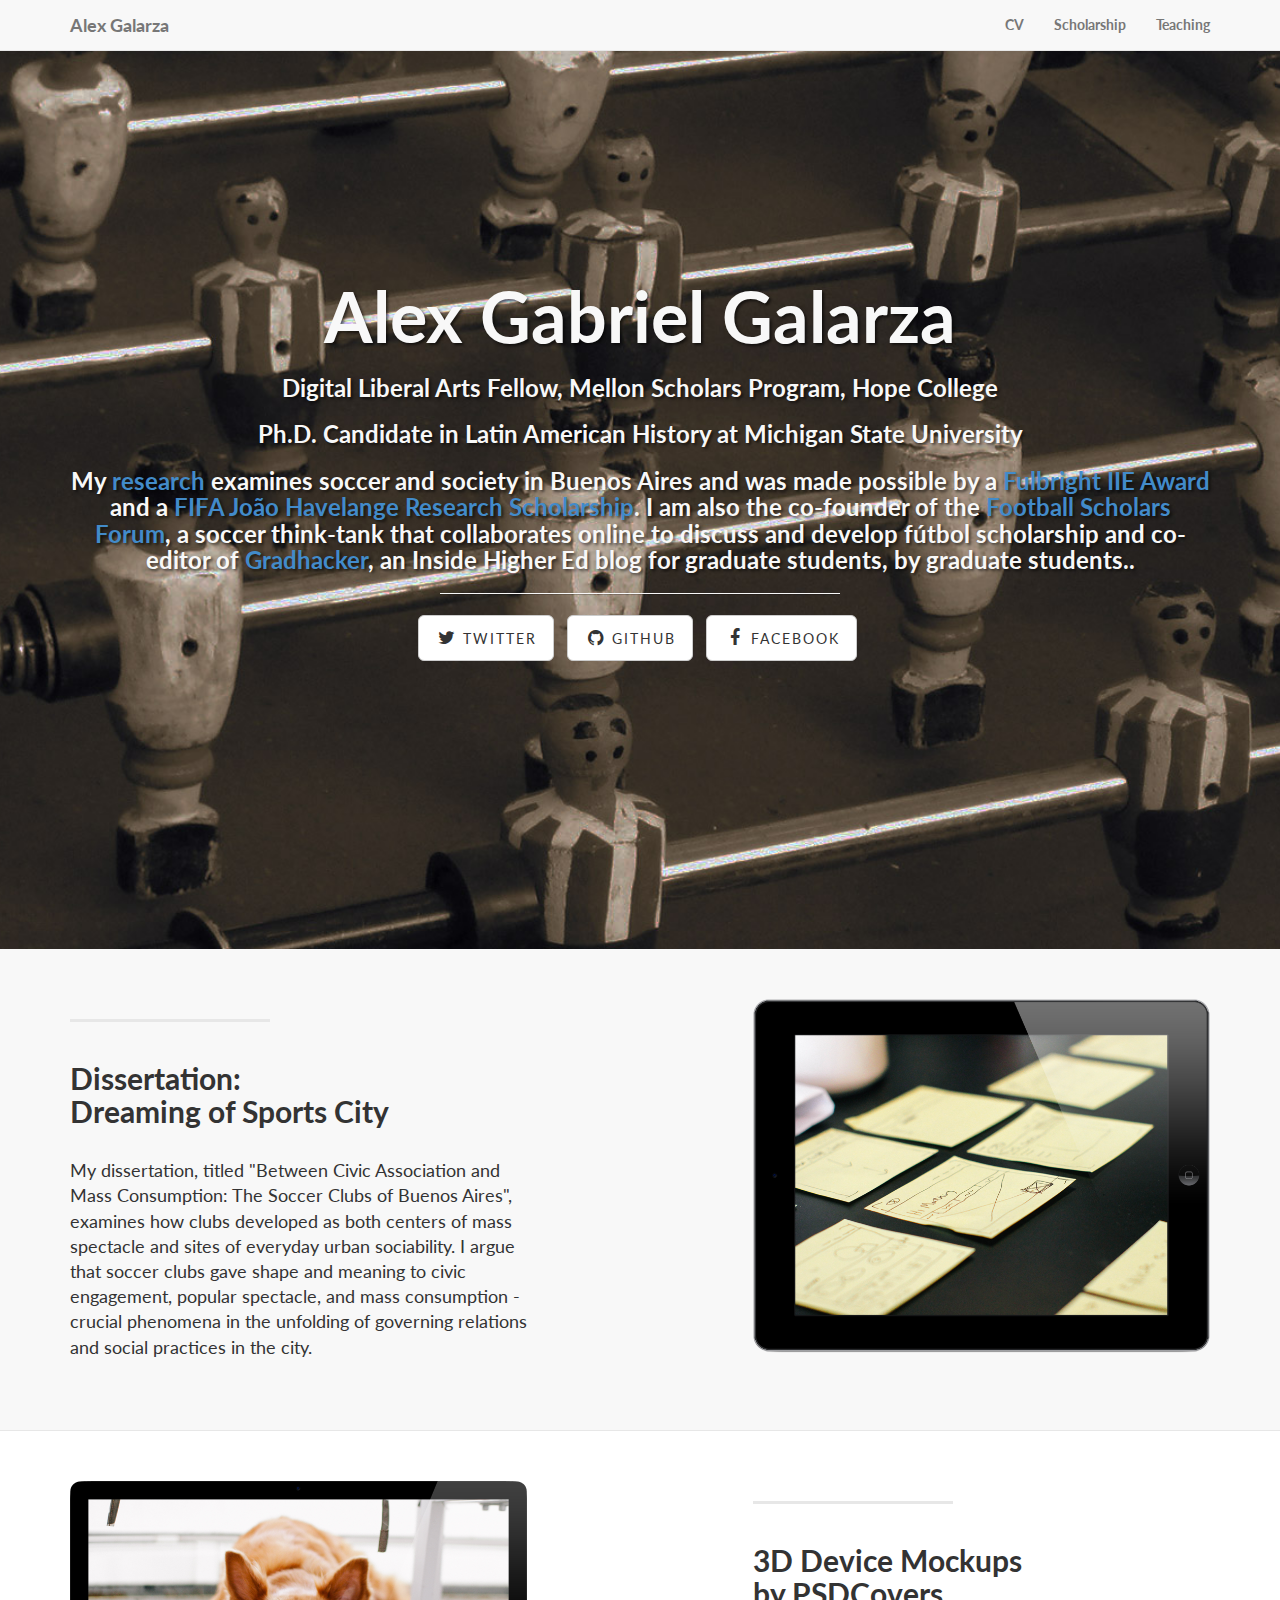
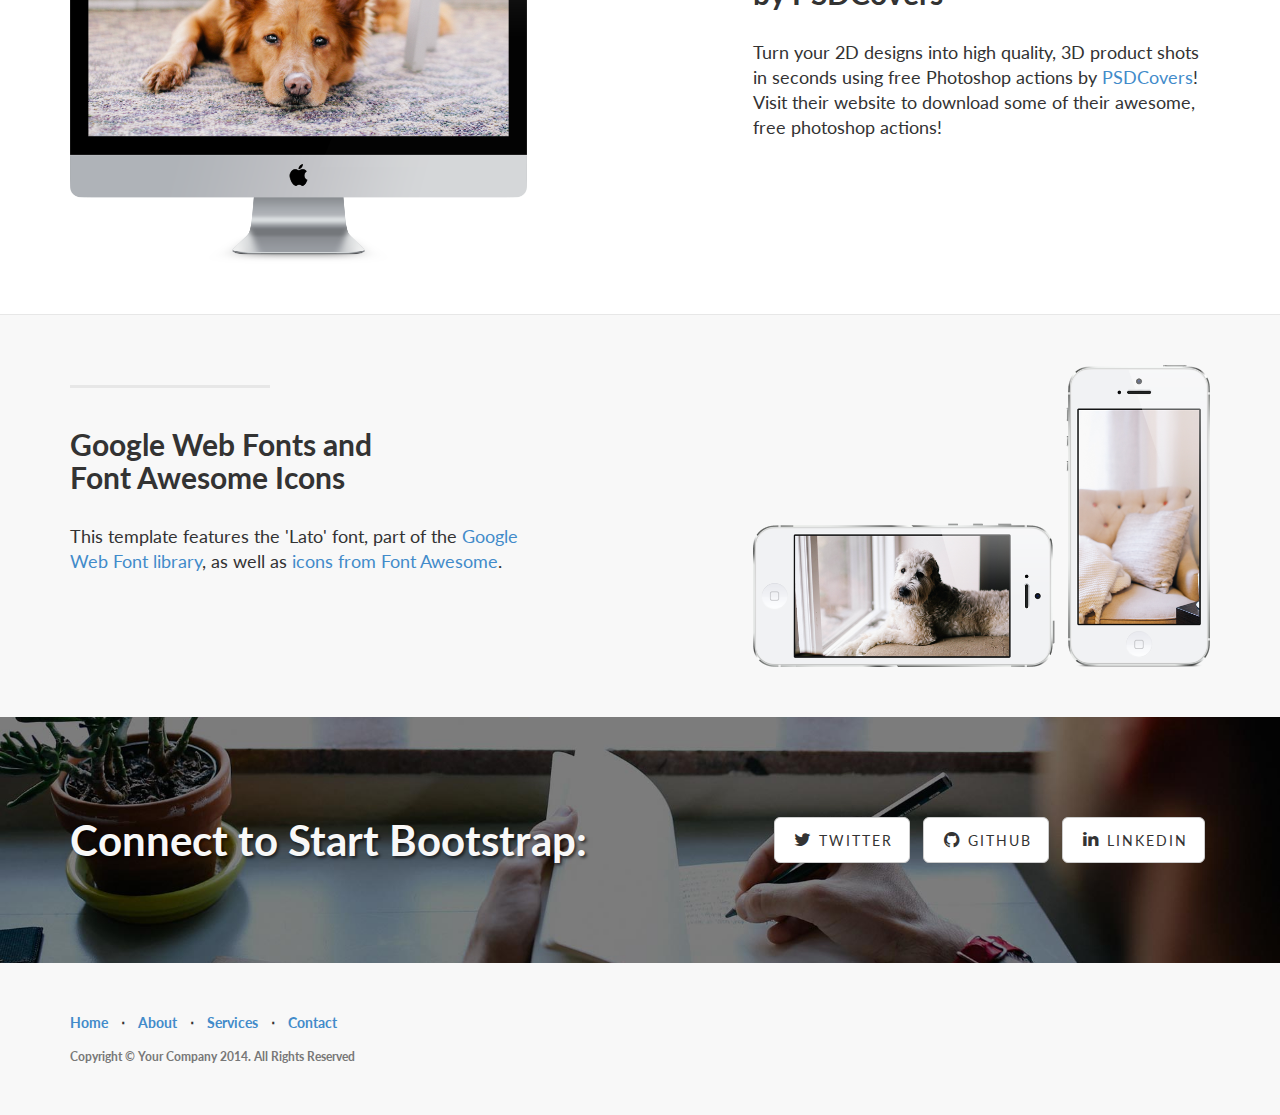
==== commit ea5af1a0: "Update index.html" ====
--- a/index.html
+++ b/index.html
@@ -72,7 +72,7 @@
             <div class="row">
                 <div class="col-lg-12">
                     <div class="intro-message">
-                        <h1>Alex Galarza</h1>
+                        <h1>Alex Gabriel Galarza</h1>
                         <h3>Digital Liberal Arts Fellow, Mellon Scholars Program, Hope College</h3>
                         <h3>Ph.D. Candidate in Latin American History at Michigan State University</h3>
                         <h3>My <a href="/projects.html">research</a> examines soccer and society in Buenos Aires and was made possible by a <a target="_blank" href="http://www.iie.org/fulbright/">Fulbright IIE Award</a> and a <a href="http://www.fifa.com/aboutfifa/footballdevelopment/education/cies/havelangescholarship.html">FIFA João Havelange Research Scholarship</a>. I am also the co-founder of the <a target="_blank" href="http://scholars.footy-forum.net"> Football Scholars Forum</a>, a soccer think-tank that collaborates online to discuss and develop fútbol scholarship and co-editor of <a target="_blank" href="http://www.insidehighered.com/blogs/gradhacker/"> Gradhacker</a>, an Inside Higher Ed blog for graduate students, by graduate students..</h3>
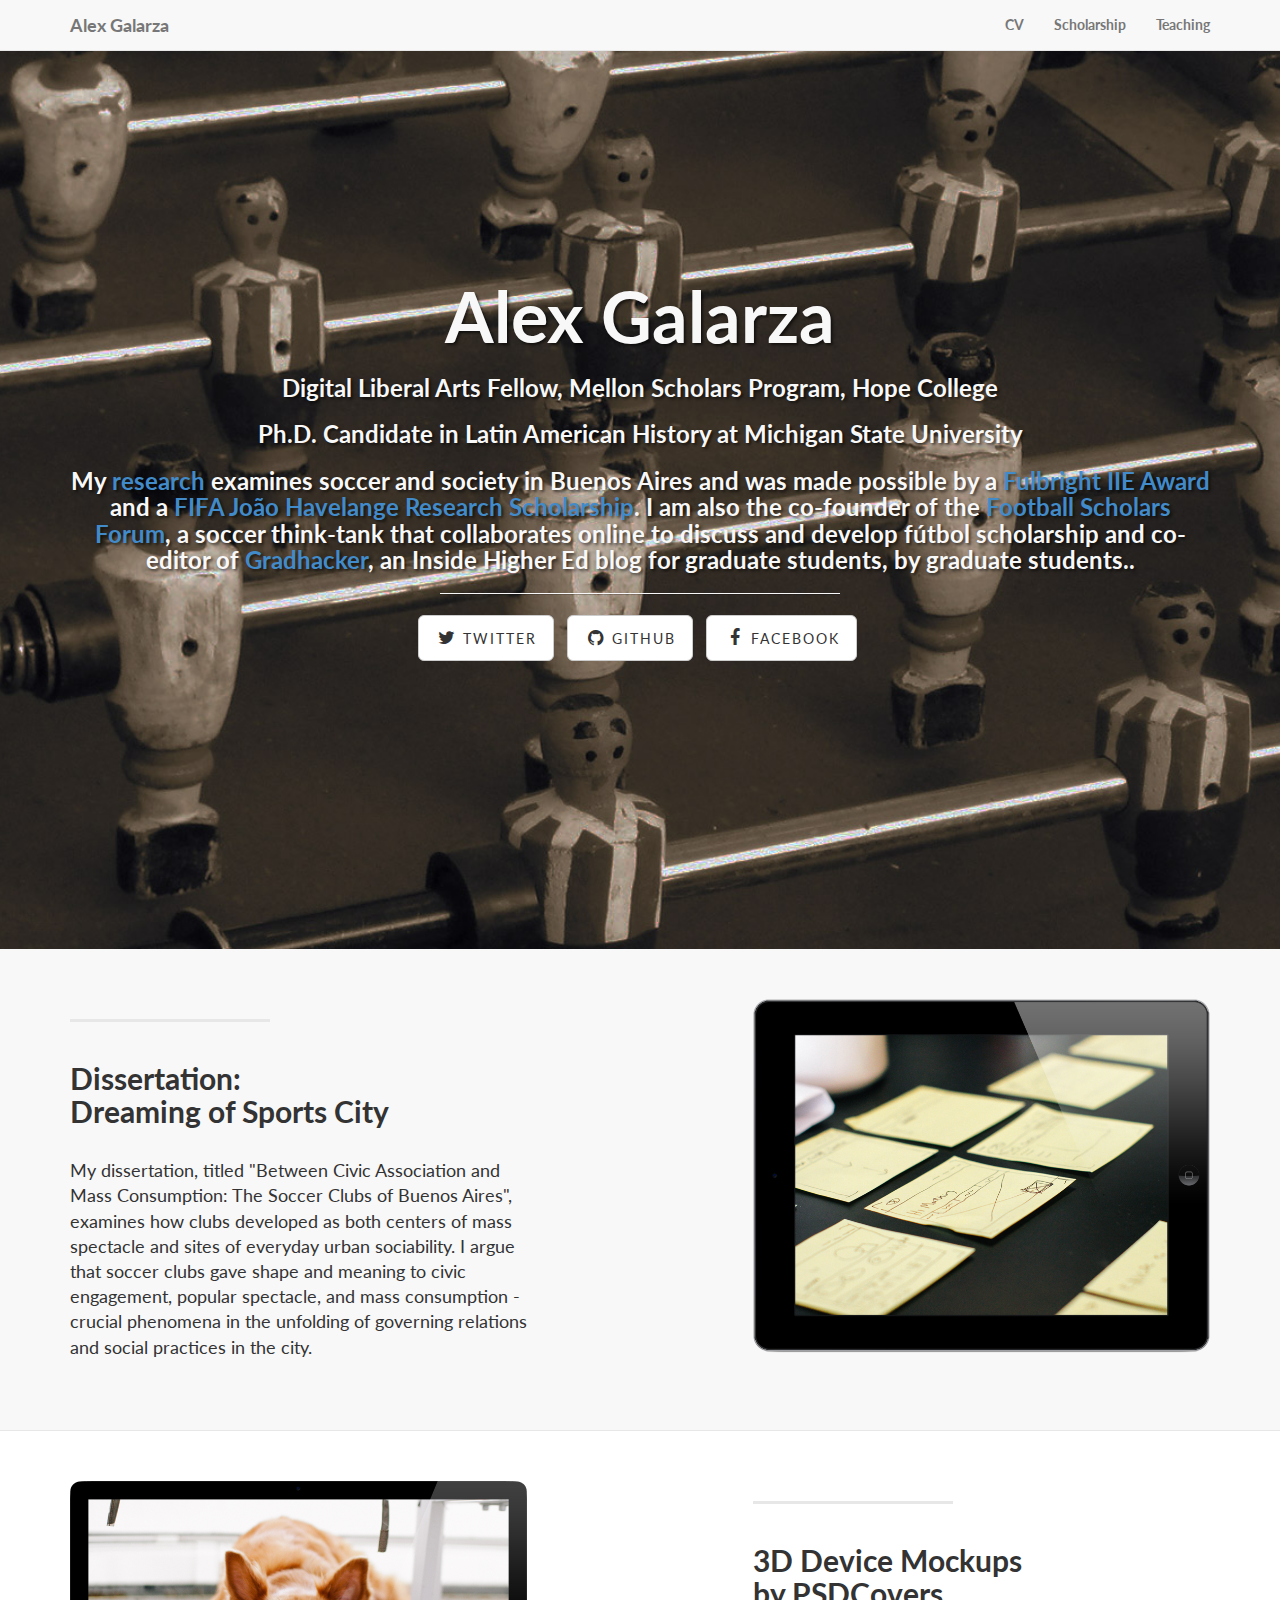
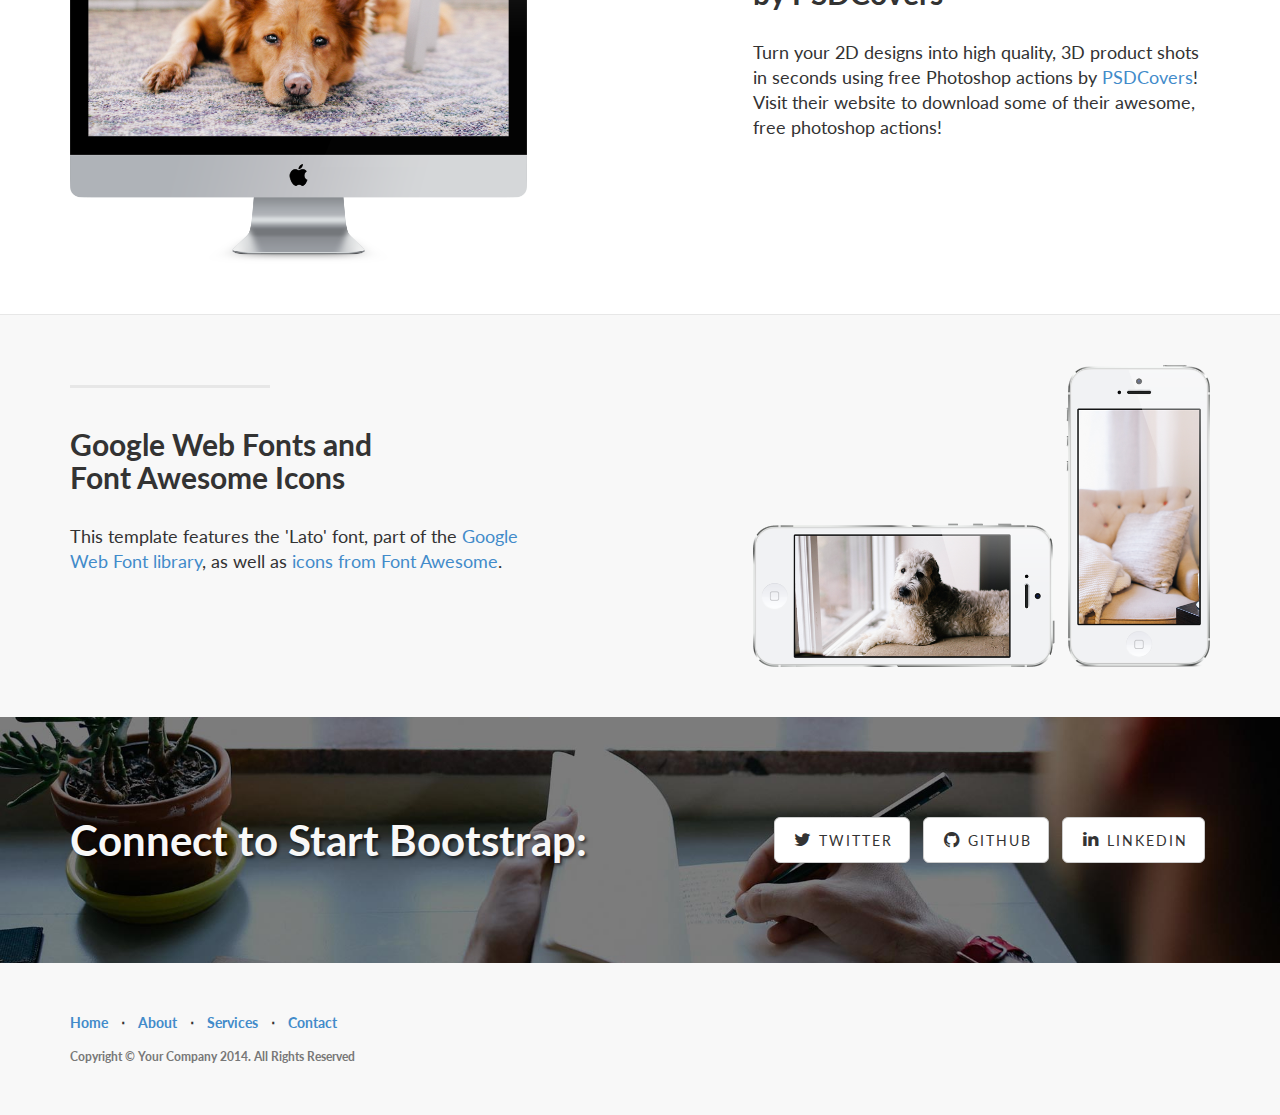
==== commit dd982709: "Changed name in title" ====
--- a/index.html
+++ b/index.html
@@ -72,7 +72,7 @@
             <div class="row">
                 <div class="col-lg-12">
                     <div class="intro-message">
-                        <h1>Alex Gabriel Galarza</h1>
+                        <h1>Alex Galarza</h1>
                         <h3>Digital Liberal Arts Fellow, Mellon Scholars Program, Hope College</h3>
                         <h3>Ph.D. Candidate in Latin American History at Michigan State University</h3>
                         <h3>My <a href="/projects.html">research</a> examines soccer and society in Buenos Aires and was made possible by a <a target="_blank" href="http://www.iie.org/fulbright/">Fulbright IIE Award</a> and a <a href="http://www.fifa.com/aboutfifa/footballdevelopment/education/cies/havelangescholarship.html">FIFA João Havelange Research Scholarship</a>. I am also the co-founder of the <a target="_blank" href="http://scholars.footy-forum.net"> Football Scholars Forum</a>, a soccer think-tank that collaborates online to discuss and develop fútbol scholarship and co-editor of <a target="_blank" href="http://www.insidehighered.com/blogs/gradhacker/"> Gradhacker</a>, an Inside Higher Ed blog for graduate students, by graduate students..</h3>
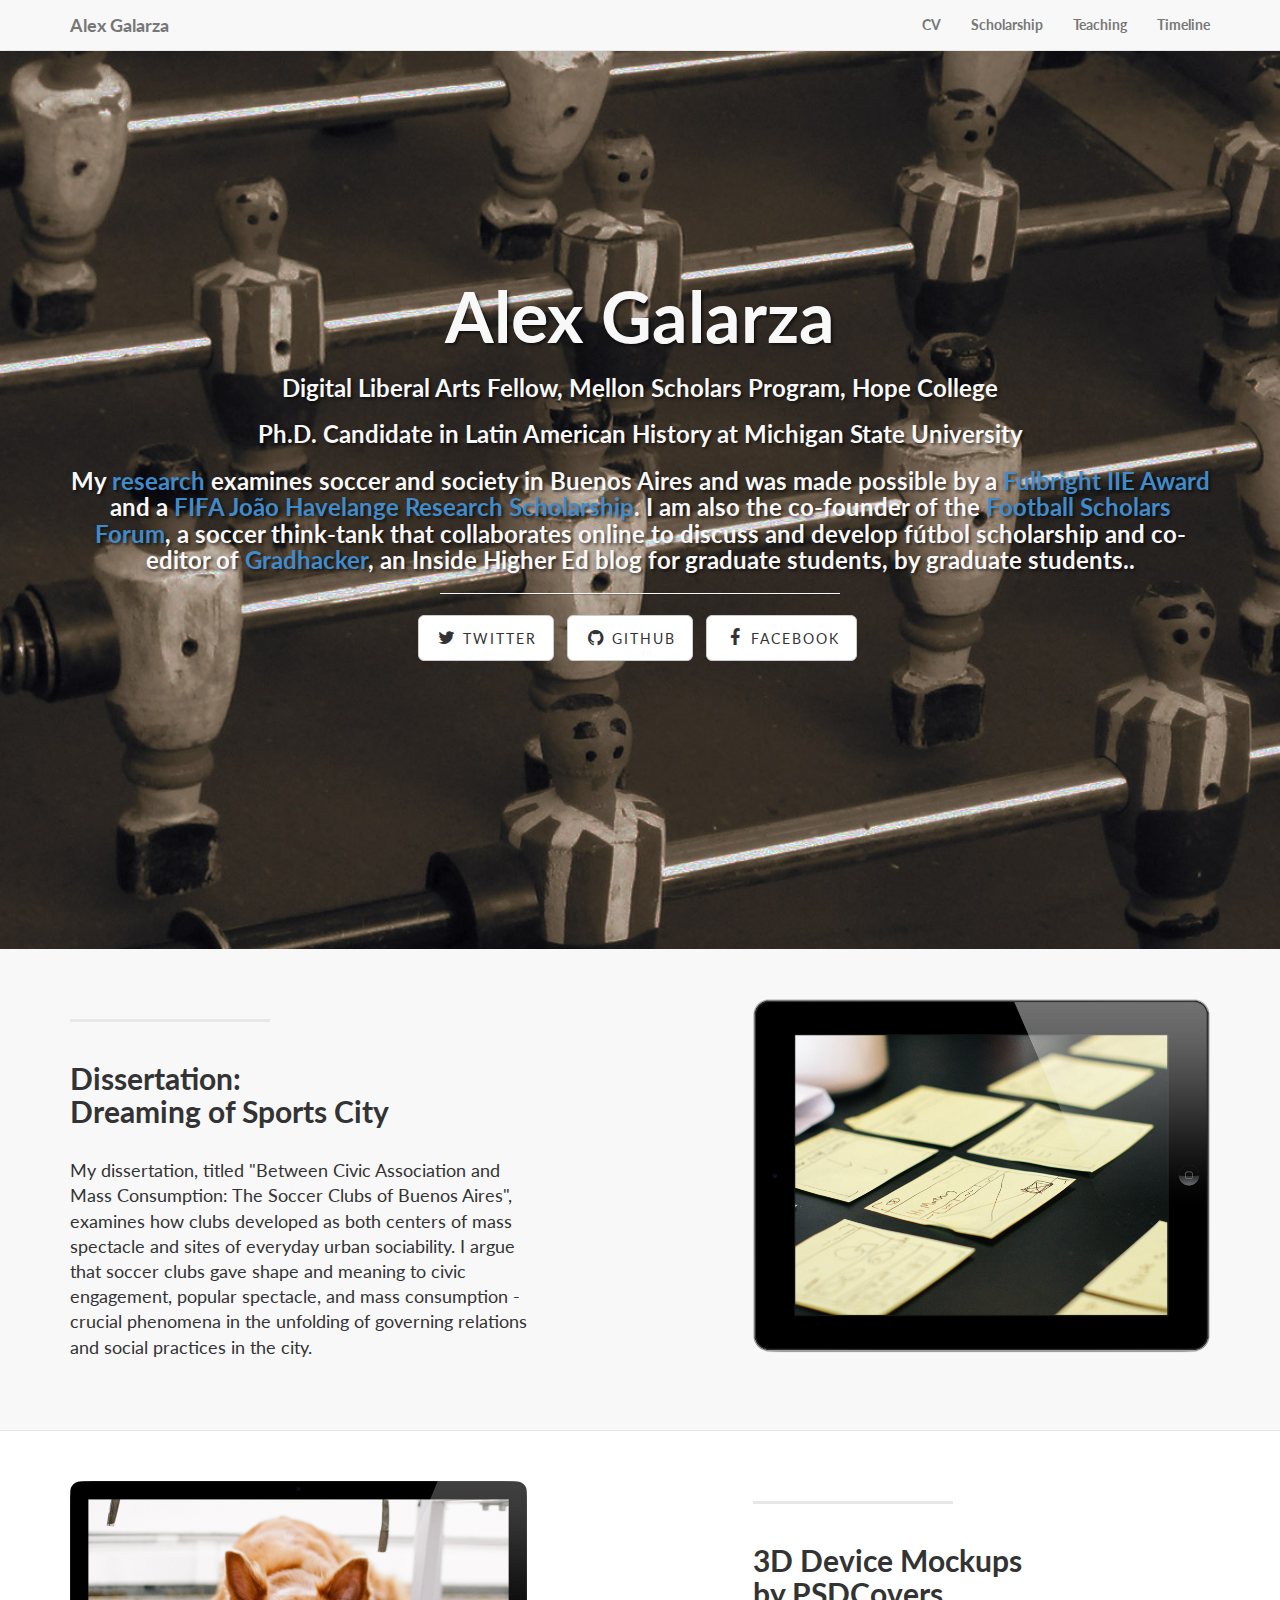
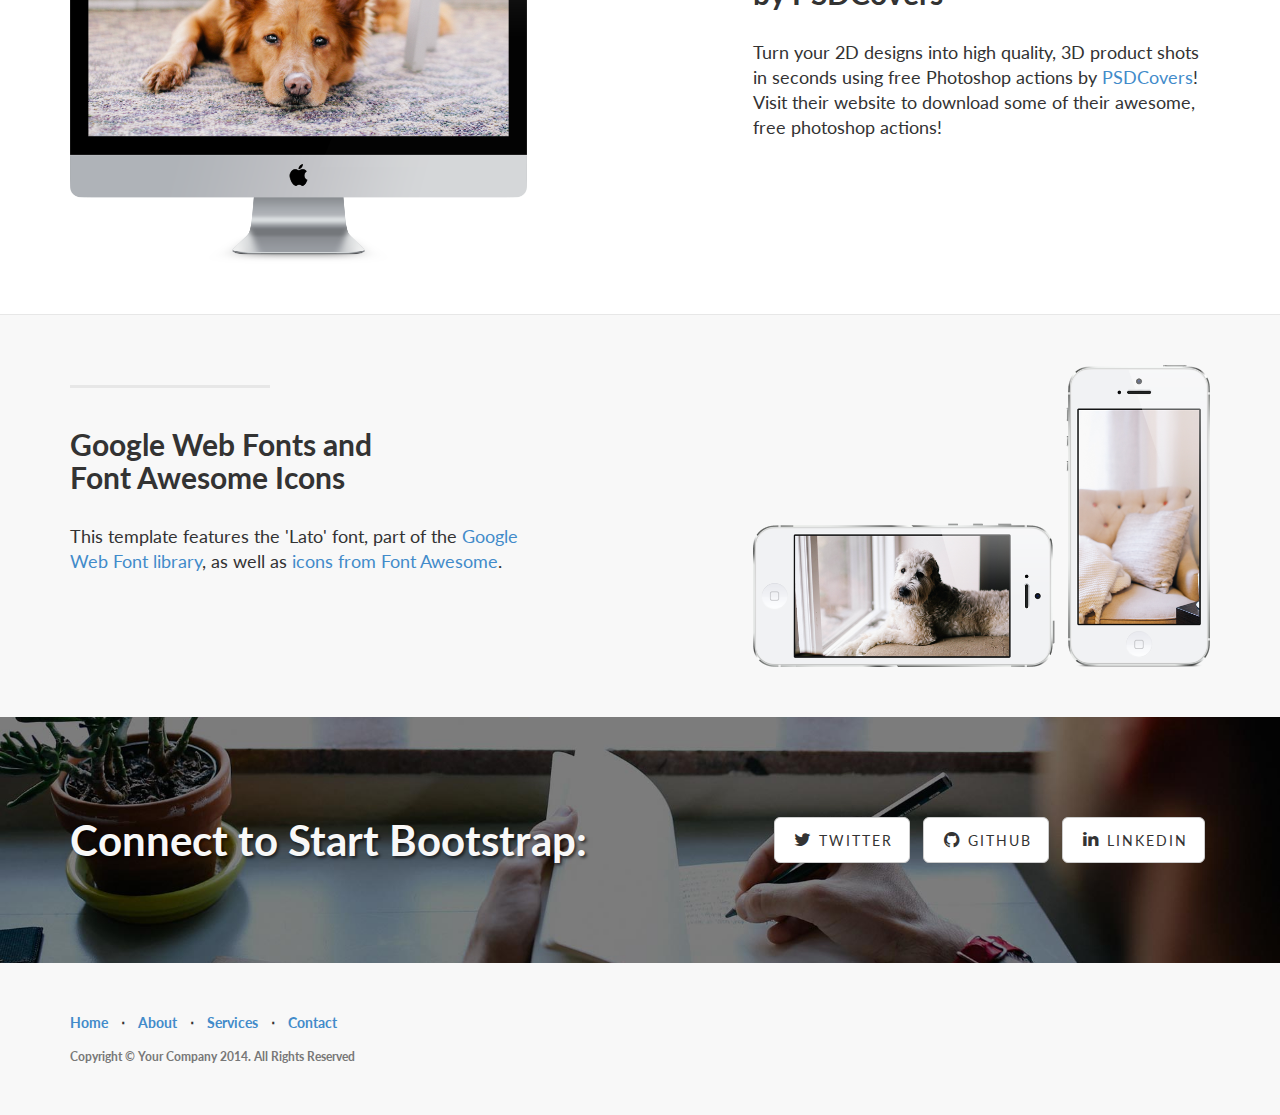
==== commit 5afa620f: "timeline linked" ====
--- a/index.html
+++ b/index.html
@@ -56,6 +56,9 @@
                     </li>
                     <li>
                         <a href="#">Teaching</a>
+                    </li>
+                     <li>
+                        <a href="timeline.html">Timeline</a>
                     </li>
                 </ul>
             </div>
